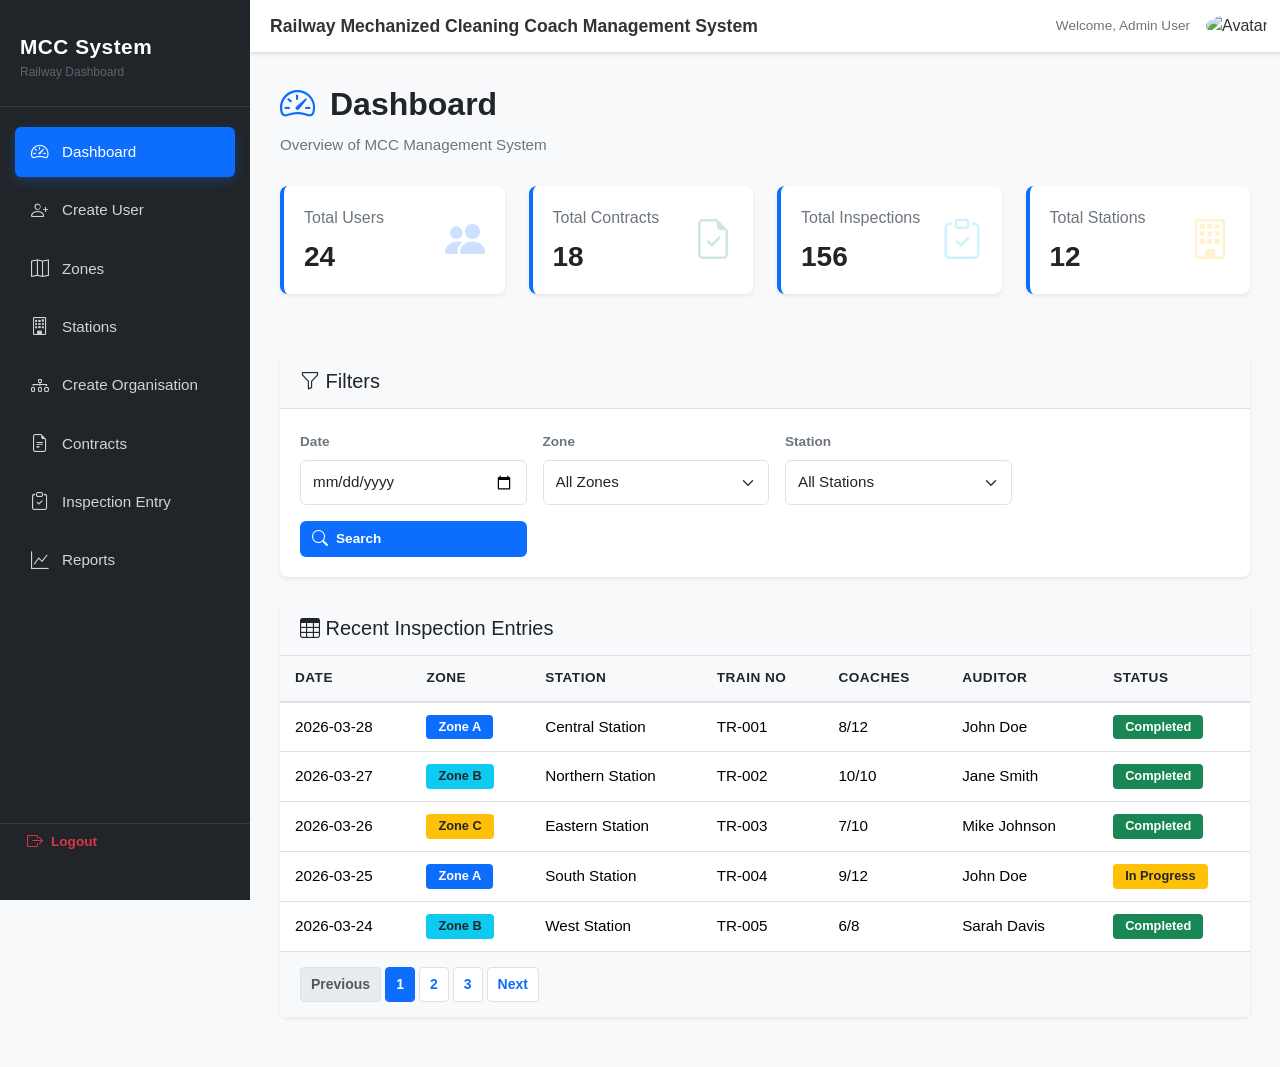
==== index.html @ aa767fd2 "first commit" ====
<!DOCTYPE html>
<html lang="en">
<head>
    <meta charset="UTF-8">
    <meta name="viewport" content="width=device-width, initial-scale=1.0">
    <title>MCC Railway Dashboard</title>
    <link href="https://cdn.jsdelivr.net/npm/bootstrap@5.3.0/dist/css/bootstrap.min.css" rel="stylesheet">
    <link href="https://cdn.jsdelivr.net/npm/bootstrap-icons@1.11.0/font/bootstrap-icons.css" rel="stylesheet">
    <link href="assets/css/style.css" rel="stylesheet">
</head>
<body>
    <div class="d-flex">
        <!-- Sidebar -->
        <nav class="sidebar bg-dark">
            <div class="sidebar-header">
                <h4 class="text-white mb-0">MCC System</h4>
                <small class="text-muted">Railway Dashboard</small>
            </div>
            <ul class="nav flex-column">
                <li class="nav-item">
                    <a class="nav-link active" href="index.html">
                        <i class="bi bi-speedometer2"></i> Dashboard
                    </a>
                </li>
                <li class="nav-item">
                    <a class="nav-link" href="create_user.html">
                        <i class="bi bi-person-plus"></i> Create User
                    </a>
                </li>
                <li class="nav-item">
                    <a class="nav-link" href="zones.html">
                        <i class="bi bi-map"></i> Zones
                    </a>
                </li>
                <li class="nav-item">
                    <a class="nav-link" href="stations.html">
                        <i class="bi bi-building"></i> Stations
                    </a>
                </li>
                                <li class="nav-item">
                    <a class="nav-link" href="organisation.html">
                        <i class="bi bi-diagram-3"></i> Create Organisation
                    </a>
                </li>
                <li class="nav-item">
                    <a class="nav-link" href="contracts.html">
                        <i class="bi bi-file-earmark-text"></i> Contracts
                    </a>
                </li>
                <li class="nav-item">
                    <a class="nav-link" href="inspection_form.html">
                        <i class="bi bi-clipboard-check"></i> Inspection Entry
                    </a>
                </li>
                <li class="nav-item">
                    <a class="nav-link" href="report.html">
                        <i class="bi bi-graph-up"></i> Reports
                    </a>
                </li>
            </ul>
            <div class="sidebar-footer">
                <a href="#" class="btn btn-sm btn-outline-danger w-100">
                    <i class="bi bi-box-arrow-right"></i> Logout
                </a>
            </div>
        </nav>

        <!-- Main Content -->
        <div class="main-content flex-grow-1">
            <!-- Top Navbar -->
            <nav class="navbar navbar-expand-lg navbar-light bg-white border-bottom">
                <div class="container-fluid">
                    <span class="navbar-brand fw-bold">
                        <i class="bi bi-train-freight"></i> Railway Mechanized Cleaning Coach Management System
                    </span>
                    <div class="ms-auto d-flex align-items-center gap-3">
                        <span class="text-muted small">Welcome, Admin User</span>
                        <img src="https://via.placeholder.com/40" alt="Avatar" class="rounded-circle">
                    </div>
                </div>
            </nav>

            <!-- Page Content -->
            <div class="content-area">
                <div class="page-header">
                    <h1><i class="bi bi-speedometer2"></i> Dashboard</h1>
                    <p class="text-muted">Overview of MCC Management System</p>
                </div>

                <!-- Summary Cards -->
                <div class="row mb-4">
                    <div class="col-lg-3 col-md-6 mb-3">
                        <div class="card stat-card">
                            <div class="card-body">
                                <div class="d-flex align-items-center justify-content-between">
                                    <div>
                                        <p class="text-muted mb-1">Total Users</p>
                                        <h3 class="mb-0">24</h3>
                                    </div>
                                    <i class="bi bi-people-fill stat-icon text-primary"></i>
                                </div>
                            </div>
                        </div>
                    </div>

                    <div class="col-lg-3 col-md-6 mb-3">
                        <div class="card stat-card">
                            <div class="card-body">
                                <div class="d-flex align-items-center justify-content-between">
                                    <div>
                                        <p class="text-muted mb-1">Total Contracts</p>
                                        <h3 class="mb-0">18</h3>
                                    </div>
                                    <i class="bi bi-file-earmark-check stat-icon text-success"></i>
                                </div>
                            </div>
                        </div>
                    </div>

                    <div class="col-lg-3 col-md-6 mb-3">
                        <div class="card stat-card">
                            <div class="card-body">
                                <div class="d-flex align-items-center justify-content-between">
                                    <div>
                                        <p class="text-muted mb-1">Total Inspections</p>
                                        <h3 class="mb-0">156</h3>
                                    </div>
                                    <i class="bi bi-clipboard-check stat-icon text-info"></i>
                                </div>
                            </div>
                        </div>
                    </div>

                    <div class="col-lg-3 col-md-6 mb-3">
                        <div class="card stat-card">
                            <div class="card-body">
                                <div class="d-flex align-items-center justify-content-between">
                                    <div>
                                        <p class="text-muted mb-1">Total Stations</p>
                                        <h3 class="mb-0">12</h3>
                                    </div>
                                    <i class="bi bi-building stat-icon text-warning"></i>
                                </div>
                            </div>
                        </div>
                    </div>
                </div>

                <!-- Filters Section -->
                <div class="card mb-4">
                    <div class="card-header bg-light">
                        <h5 class="mb-0"><i class="bi bi-funnel"></i> Filters</h5>
                    </div>
                    <div class="card-body">
                        <div class="row g-2">
                            <div class="col-md-3">
                                <label class="form-label small text-muted">Date</label>
                                <input type="date" class="form-control form-control-sm">
                            </div>
                            <div class="col-md-3">
                                <label class="form-label small text-muted">Zone</label>
                                <select class="form-select form-select-sm">
                                    <option>All Zones</option>
                                    <option>Zone A</option>
                                    <option>Zone B</option>
                                    <option>Zone C</option>
                                </select>
                            </div>
                            <div class="col-md-3">
                                <label class="form-label small text-muted">Station</label>
                                <select class="form-select form-select-sm">
                                    <option>All Stations</option>
                                    <option>Station 1</option>
                                    <option>Station 2</option>
                                    <option>Station 3</option>
                                </select>
                            </div>
                            <div class="col-md-3 d-flex align-items-end">
                                <button class="btn btn-sm btn-primary w-100">
                                    <i class="bi bi-search"></i> Search
                                </button>
                            </div>
                        </div>
                    </div>
                </div>

                <!-- Recent Inspections Table -->
                <div class="card">
                    <div class="card-header bg-light">
                        <h5 class="mb-0"><i class="bi bi-table"></i> Recent Inspection Entries</h5>
                    </div>
                    <div class="table-responsive">
                        <table class="table table-hover mb-0">
                            <thead class="table-light">
                                <tr>
                                    <th>Date</th>
                                    <th>Zone</th>
                                    <th>Station</th>
                                    <th>Train No</th>
                                    <th>Coaches</th>
                                    <th>Auditor</th>
                                    <th>Status</th>
                                </tr>
                            </thead>
                            <tbody>
                                <tr>
                                    <td>2026-03-28</td>
                                    <td><span class="badge bg-primary">Zone A</span></td>
                                    <td>Central Station</td>
                                    <td>TR-001</td>
                                    <td>8/12</td>
                                    <td>John Doe</td>
                                    <td><span class="badge bg-success">Completed</span></td>
                                </tr>
                                <tr>
                                    <td>2026-03-27</td>
                                    <td><span class="badge bg-info">Zone B</span></td>
                                    <td>Northern Station</td>
                                    <td>TR-002</td>
                                    <td>10/10</td>
                                    <td>Jane Smith</td>
                                    <td><span class="badge bg-success">Completed</span></td>
                                </tr>
                                <tr>
                                    <td>2026-03-26</td>
                                    <td><span class="badge bg-warning">Zone C</span></td>
                                    <td>Eastern Station</td>
                                    <td>TR-003</td>
                                    <td>7/10</td>
                                    <td>Mike Johnson</td>
                                    <td><span class="badge bg-success">Completed</span></td>
                                </tr>
                                <tr>
                                    <td>2026-03-25</td>
                                    <td><span class="badge bg-primary">Zone A</span></td>
                                    <td>South Station</td>
                                    <td>TR-004</td>
                                    <td>9/12</td>
                                    <td>John Doe</td>
                                    <td><span class="badge bg-warning">In Progress</span></td>
                                </tr>
                                <tr>
                                    <td>2026-03-24</td>
                                    <td><span class="badge bg-info">Zone B</span></td>
                                    <td>West Station</td>
                                    <td>TR-005</td>
                                    <td>6/8</td>
                                    <td>Sarah Davis</td>
                                    <td><span class="badge bg-success">Completed</span></td>
                                </tr>
                            </tbody>
                        </table>
                    </div>
                    <div class="card-footer bg-light">
                        <nav aria-label="Page navigation">
                            <ul class="pagination pagination-sm mb-0">
                                <li class="page-item disabled"><a class="page-link" href="#">Previous</a></li>
                                <li class="page-item active"><a class="page-link" href="#">1</a></li>
                                <li class="page-item"><a class="page-link" href="#">2</a></li>
                                <li class="page-item"><a class="page-link" href="#">3</a></li>
                                <li class="page-item"><a class="page-link" href="#">Next</a></li>
                            </ul>
                        </nav>
                    </div>
                </div>
            </div>
        </div>
    </div>

    <script src="https://cdn.jsdelivr.net/npm/bootstrap@5.3.0/dist/js/bootstrap.bundle.min.js"></script>
    <script src="assets/js/script.js"></script>
</body>
</html>
---- assets/css/style.css ----
/* ==========================================
   MCC Railway Dashboard - Custom Styles
   ========================================== */

:root {
    --primary-color: #0d6efd;
    --sidebar-width: 250px;
    --sidebar-bg: #212529;
    --body-bg: #f8f9fa;
    --card-shadow: 0 0.125rem 0.25rem rgba(0, 0, 0, 0.075);
}

/* ==========================================
   Global Styles
   ========================================== */

* {
    margin: 0;
    padding: 0;
    box-sizing: border-box;
}

body {
    background-color: var(--body-bg);
    font-family: -apple-system, BlinkMacSystemFont, "Segoe UI", Roboto, "Helvetica Neue", Arial, sans-serif;
    color: #333;
}

/* ==========================================
   Sidebar Navigation
   ========================================== */

.sidebar {
    position: fixed;
    left: 0;
    top: 0;
    width: var(--sidebar-width);
    height: 100vh;
    overflow-y: auto;
    padding: 20px 0;
    display: flex;
    flex-direction: column;
    z-index: 1000;
}

.sidebar-header {
    padding: 15px 20px 25px;
    border-bottom: 1px solid rgba(255, 255, 255, 0.1);
    margin-bottom: 20px;
}

.sidebar-header h4 {
    font-size: 1.3rem;
    font-weight: 700;
    letter-spacing: 0.5px;
}

.sidebar-header small {
    display: block;
    font-size: 0.75rem;
    margin-top: 3px;
    opacity: 0.8;
}

.sidebar .nav {
    flex: 1;
    padding: 0 15px;
}

.sidebar .nav-item {
    margin-bottom: 8px;
}

.sidebar .nav-link {
    color: rgba(255, 255, 255, 0.8);
    padding: 12px 15px;
    border-radius: 6px;
    transition: all 0.3s ease;
    font-size: 0.95rem;
    font-weight: 500;
    display: flex;
    align-items: center;
    gap: 12px;
}

.sidebar .nav-link:hover {
    background-color: rgba(255, 255, 255, 0.1);
    color: #fff;
    transform: translateX(5px);
}

.sidebar .nav-link.active {
    background-color: var(--primary-color);
    color: #fff;
    box-shadow: 0 4px 12px rgba(13, 110, 253, 0.3);
}

.sidebar .nav-link i {
    font-size: 1.1rem;
    width: 20px;
    text-align: center;
}

.sidebar-footer {
    padding: 0 15px 20px;
    border-top: 1px solid rgba(255, 255, 255, 0.1);
    margin-top: 20px;
}

/* ==========================================
   Main Content Area
   ========================================== */

.main-content {
    margin-left: var(--sidebar-width);
    display: flex;
    flex-direction: column;
    min-height: 100vh;
}

/* Top Navbar */
.navbar {
    box-shadow: 0 2px 4px rgba(0, 0, 0, 0.08);
    border-bottom-color: #dee2e6;
}

.navbar-brand {
    font-size: 1.1rem;
    font-weight: 600;
    color: #333;
}

.navbar-brand i {
    margin-right: 8px;
    color: var(--primary-color);
}

/* Content Area */
.content-area {
    flex: 1;
    padding: 30px;
    background-color: var(--body-bg);
}

.page-header {
    margin-bottom: 30px;
}

.page-header h1 {
    font-size: 2rem;
    font-weight: 700;
    color: #212529;
    margin-bottom: 8px;
    display: flex;
    align-items: center;
    gap: 15px;
}

.page-header h1 i {
    color: var(--primary-color);
    font-size: 2.2rem;
}

.page-header p {
    font-size: 0.95rem;
    margin-bottom: 0;
}

/* ==========================================
   Cards & Components
   ========================================== */

.card {
    border: none;
    box-shadow: var(--card-shadow);
    border-radius: 8px;
    margin-bottom: 20px;
    transition: all 0.3s ease;
}

.card:hover {
    box-shadow: 0 0.5rem 1rem rgba(0, 0, 0, 0.15);
}

.card-header {
    border-bottom: 1px solid #dee2e6;
    border-radius: 8px 8px 0 0;
    padding: 15px 20px;
}

.card-body {
    padding: 20px;
}

.card-footer {
    border-top: 1px solid #dee2e6;
    padding: 15px 20px;
    border-radius: 0 0 8px 8px;
}

/* Stat Cards */
.stat-card {
    border-left: 4px solid var(--primary-color);
    transition: all 0.3s ease;
}

.stat-card:hover {
    transform: translateY(-5px);
    box-shadow: 0 0.5rem 1rem rgba(0, 0, 0, 0.15);
}

.stat-card .stat-icon {
    font-size: 2.5rem;
    opacity: 0.2;
}

.stat-card h3 {
    font-weight: 700;
    color: #212529;
    margin: 10px 0 0 0;
}

/* ==========================================
   Forms
   ========================================== */

.form-label {
    font-weight: 600;
    font-size: 0.9rem;
    color: #212529;
    margin-bottom: 8px;
}

.form-control,
.form-select {
    border: 1px solid #dee2e6;
    border-radius: 6px;
    padding: 10px 12px;
    font-size: 0.95rem;
    transition: all 0.3s ease;
}

.form-control:focus,
.form-select:focus {
    border-color: var(--primary-color);
    box-shadow: 0 0 0 0.2rem rgba(13, 110, 253, 0.15);
}

.form-text {
    display: block;
    font-size: 0.85rem;
    margin-top: 5px;
    color: #6c757d;
}

.section-header {
    padding: 15px 0;
    border-bottom: 2px solid #dee2e6;
    margin-bottom: 20px;
}

.section-header h5 {
    font-weight: 700;
    color: #212529;
    margin-bottom: 0;
    font-size: 1.1rem;
}

.section-header i {
    color: var(--primary-color);
    margin-right: 10px;
}

/* ==========================================
   Tables
   ========================================== */

.table {
    margin-bottom: 0;
    font-size: 0.95rem;
}

.table thead th {
    border-bottom: 2px solid #dee2e6;
    font-weight: 600;
    color: #212529;
    padding: 12px 15px;
    background-color: #f8f9fa;
    text-transform: uppercase;
    font-size: 0.85rem;
    letter-spacing: 0.5px;
}

.table tbody td {
    padding: 12px 15px;
    vertical-align: middle;
    border-bottom: 1px solid #dee2e6;
}

.table tbody tr:hover {
    background-color: #f8f9fa;
}

.table tbody tr:last-child td {
    border-bottom: none;
}

/* ==========================================
   Badges
   ========================================== */

.badge {
    padding: 6px 12px;
    font-weight: 600;
    font-size: 0.8rem;
    border-radius: 4px;
    display: inline-block;
}

.badge.bg-primary {
    background-color: var(--primary-color) !important;
}

.badge.bg-success {
    background-color: #198754 !important;
}

.badge.bg-warning {
    background-color: #ffc107 !important;
    color: #212529;
}

.badge.bg-danger {
    background-color: #dc3545 !important;
}

.badge.bg-info {
    background-color: #0dcaf0 !important;
    color: #212529;
}

/* ==========================================
   Buttons
   ========================================== */

.btn {
    border-radius: 6px;
    font-weight: 600;
    padding: 10px 16px;
    font-size: 0.95rem;
    transition: all 0.3s ease;
    border: none;
    display: inline-flex;
    align-items: center;
    gap: 8px;
}

.btn-primary {
    background-color: var(--primary-color);
    border-color: var(--primary-color);
}

.btn-primary:hover {
    background-color: #0b5ed7;
    border-color: #0b5ed7;
    transform: translateY(-2px);
    box-shadow: 0 4px 12px rgba(13, 110, 253, 0.4);
}

.btn-secondary {
    background-color: #6c757d;
    border-color: #6c757d;
}

.btn-secondary:hover {
    background-color: #5c636a;
    border-color: #5c636a;
}

.btn-success {
    background-color: #198754;
    border-color: #198754;
}

.btn-success:hover {
    background-color: #157347;
    border-color: #157347;
}

.btn-warning {
    background-color: #ffc107;
    border-color: #ffc107;
    color: #212529;
}

.btn-warning:hover {
    background-color: #ffb800;
    border-color: #ffb800;
}

.btn-danger {
    background-color: #dc3545;
    border-color: #dc3545;
}

.btn-danger:hover {
    background-color: #bb2d3b;
    border-color: #bb2d3b;
}

.btn-outline-primary {
    color: var(--primary-color);
    border-color: var(--primary-color);
}

.btn-outline-primary:hover {
    background-color: var(--primary-color);
    border-color: var(--primary-color);
    color: #fff;
}

.btn-outline-danger {
    color: #dc3545;
    border-color: #dc3545;
}

.btn-outline-danger:hover {
    background-color: #dc3545;
    border-color: #dc3545;
    color: #fff;
}

.btn-sm {
    padding: 6px 12px;
    font-size: 0.85rem;
}

.btn-lg {
    padding: 12px 24px;
    font-size: 1.05rem;
}

.btn i {
    font-size: 1rem;
}

/* ==========================================
   Modals
   ========================================== */

.modal-header {
    border-bottom: 1px solid #dee2e6;
    padding: 20px;
}

.modal-title {
    font-weight: 700;
    font-size: 1.2rem;
    color: #212529;
}

.modal-body {
    padding: 20px;
}

.modal-footer {
    border-top: 1px solid #dee2e6;
    padding: 15px 20px;
}

/* ==========================================
   Alerts
   ========================================== */

.alert {
    border: none;
    border-radius: 6px;
    padding: 15px 20px;
}

.alert-info {
    background-color: #cfe2ff;
    border-left: 4px solid #0dcaf0;
    color: #084298;
}

.alert-success {
    background-color: #d1e7dd;
    border-left: 4px solid #198754;
    color: #0f5132;
}

.alert-warning {
    background-color: #fff3cd;
    border-left: 4px solid #ffc107;
    color: #664d03;
}

.alert-danger {
    background-color: #f8d7da;
    border-left: 4px solid #dc3545;
    color: #842029;
}

/* ==========================================
   Pagination
   ========================================== */

.pagination {
    gap: 5px;
}

.page-link {
    border: 1px solid #dee2e6;
    border-radius: 4px;
    color: var(--primary-color);
    padding: 6px 10px;
    font-weight: 600;
}

.page-link:hover {
    background-color: var(--primary-color);
    border-color: var(--primary-color);
    color: #fff;
}

.page-item.active .page-link {
    background-color: var(--primary-color);
    border-color: var(--primary-color);
}

/* ==========================================
   Utilities
   ========================================== */

.mb-0 { margin-bottom: 0 !important; }
.mb-1 { margin-bottom: 0.25rem !important; }
.mb-2 { margin-bottom: 0.5rem !important; }
.mb-3 { margin-bottom: 1rem !important; }
.mb-4 { margin-bottom: 1.5rem !important; }
.mb-5 { margin-bottom: 3rem !important; }

.mt-3 { margin-top: 1rem !important; }
.mt-4 { margin-top: 1.5rem !important; }

.text-muted {
    color: #6c757d !important;
}

.text-danger {
    color: #dc3545 !important;
}

.text-success {
    color: #198754 !important;
}

.text-primary {
    color: var(--primary-color) !important;
}

.small {
    font-size: 0.85rem;
}

.gap-2 {
    gap: 0.5rem !important;
}

.gap-3 {
    gap: 1rem !important;
}

.g-2 {
    gap: 0.5rem !important;
}

.g-3 {
    gap: 1rem !important;
}

/* ==========================================
   Responsive Design
   ========================================== */

@media (max-width: 768px) {
    .sidebar {
        width: 60px;
        padding: 10px 0;
    }

    .sidebar-header {
        display: none;
    }

    .sidebar .nav-link {
        padding: 12px 8px;
        justify-content: center;
    }

    .sidebar .nav-link span {
        display: none;
    }

    .main-content {
        margin-left: 60px;
    }

    .content-area {
        padding: 20px;
    }

    .page-header h1 {
        font-size: 1.5rem;
    }

    .navbar-brand {
        font-size: 0.9rem;
    }

    .table {
        font-size: 0.85rem;
    }

    .table thead th,
    .table tbody td {
        padding: 8px 10px;
    }

    .card-body {
        padding: 15px;
    }

    .btn {
        padding: 8px 12px;
        font-size: 0.85rem;
    }

    .btn-sm {
        padding: 4px 8px;
        font-size: 0.75rem;
    }

    .btn-lg {
        padding: 10px 16px;
        font-size: 0.95rem;
    }
}

@media (max-width: 576px) {
    .row {
        margin-right: -8px !important;
        margin-left: -8px !important;
    }

    .col-md-3,
    .col-md-4,
    .col-md-6 {
        padding-right: 8px !important;
        padding-left: 8px !important;
    }

    .page-header h1 {
        font-size: 1.3rem;
        gap: 8px;
    }

    .page-header h1 i {
        font-size: 1.6rem;
    }

    .content-area {
        padding: 15px;
    }

    .card {
        margin-bottom: 15px;
    }

    .btn-group {
        flex-direction: column;
        width: 100%;
    }

    .btn-group .btn {
        width: 100%;
    }

    .table-responsive {
        font-size: 0.8rem;
    }

    .badge {
        padding: 4px 8px;
        font-size: 0.7rem;
    }

    .d-grid {
        gap: 0.5rem !important;
    }
}

/* ==========================================
   Print Styles
   ========================================== */

@media print {
    .sidebar,
    .navbar,
    .btn-group,
    .btn,
    .sidebar-footer {
        display: none !important;
    }

    .main-content {
        margin-left: 0;
    }

    .content-area {
        background-color: #fff;
    }

    .card {
        box-shadow: none;
        border: 1px solid #dee2e6;
    }

    .table {
        border-collapse: collapse;
    }

    body {
        background-color: #fff;
    }
}

/* ==========================================
   Loading & Transitions
   ========================================== */

.fade-in {
    animation: fadeIn 0.3s ease-in;
}

@keyframes fadeIn {
    from {
        opacity: 0;
        transform: translateY(10px);
    }
    to {
        opacity: 1;
        transform: translateY(0);
    }
}

/* ==========================================
   Scrollbar Styling (WebKit browsers)
   ========================================== */

.sidebar::-webkit-scrollbar {
    width: 6px;
}

.sidebar::-webkit-scrollbar-track {
    background: transparent;
}

.sidebar::-webkit-scrollbar-thumb {
    background: rgba(255, 255, 255, 0.2);
    border-radius: 3px;
}

.sidebar::-webkit-scrollbar-thumb:hover {
    background: rgba(255, 255, 255, 0.3);
}
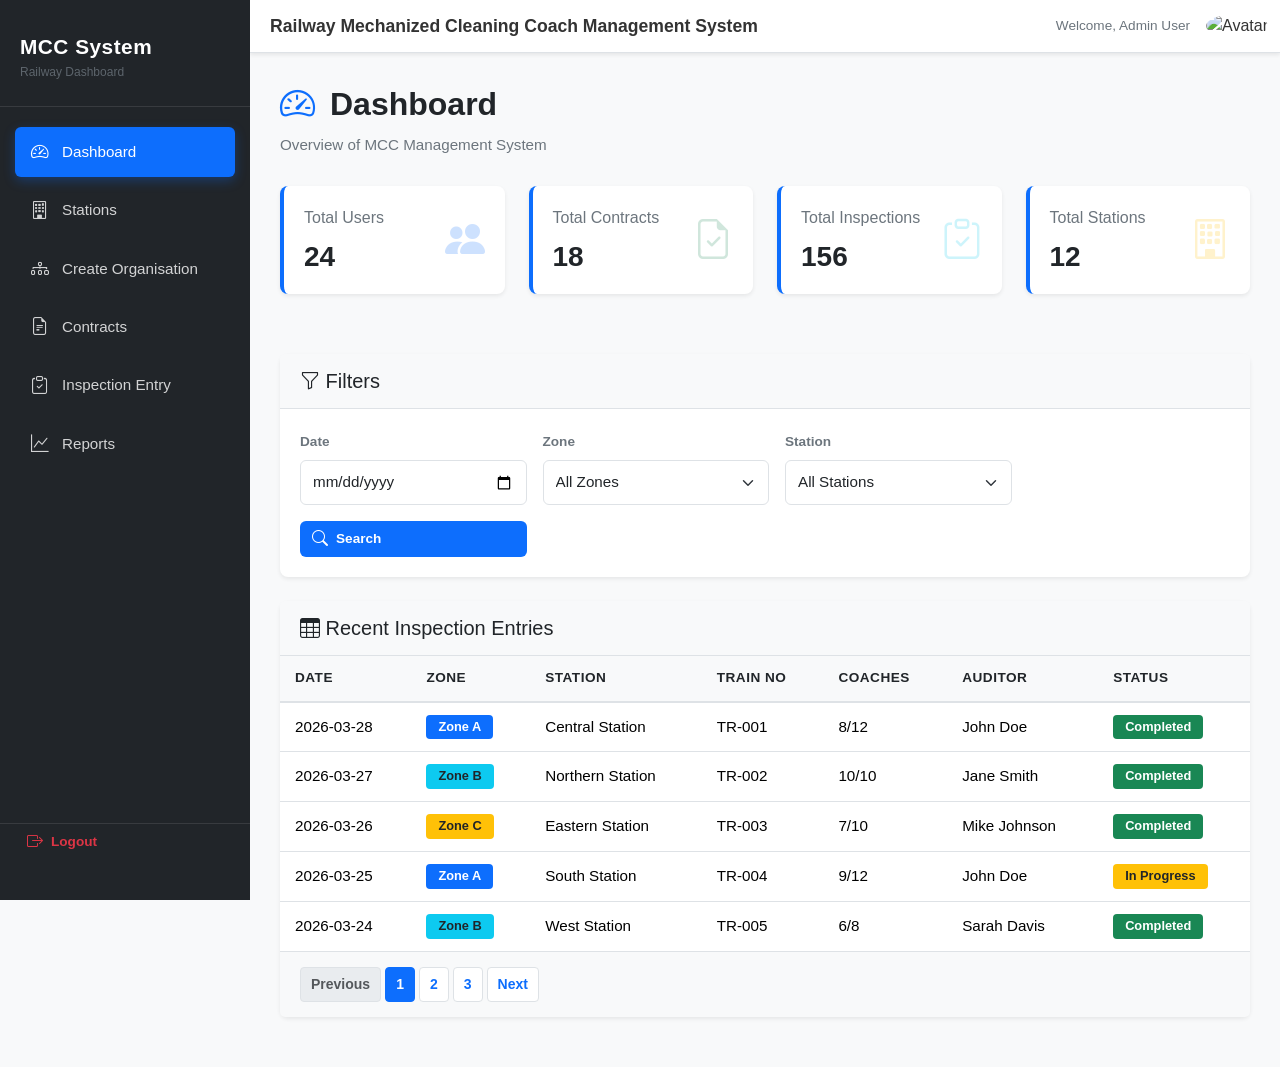
==== commit 317ac083: "first commit" ====
--- a/index.html
+++ b/index.html
@@ -23,16 +23,6 @@
                     </a>
                 </li>
                 <li class="nav-item">
-                    <a class="nav-link" href="create_user.html">
-                        <i class="bi bi-person-plus"></i> Create User
-                    </a>
-                </li>
-                <li class="nav-item">
-                    <a class="nav-link" href="zones.html">
-                        <i class="bi bi-map"></i> Zones
-                    </a>
-                </li>
-                <li class="nav-item">
                     <a class="nav-link" href="stations.html">
                         <i class="bi bi-building"></i> Stations
                     </a>
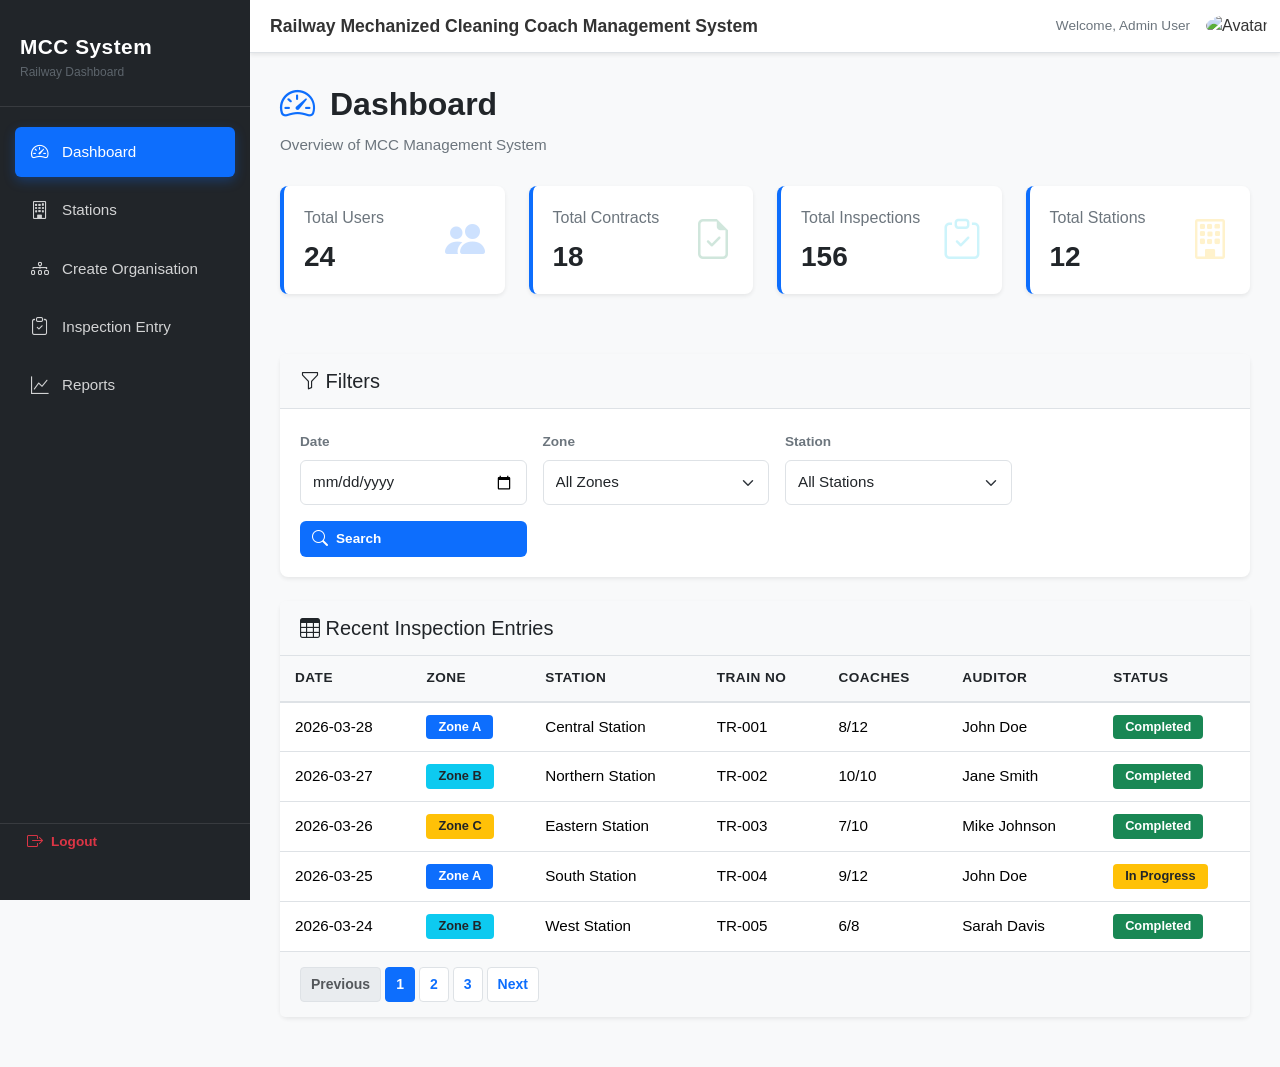
==== commit 7bd60108: "first commit" ====
--- a/index.html
+++ b/index.html
@@ -27,14 +27,9 @@
                         <i class="bi bi-building"></i> Stations
                     </a>
                 </li>
-                                <li class="nav-item">
+                <li class="nav-item">
                     <a class="nav-link" href="organisation.html">
                         <i class="bi bi-diagram-3"></i> Create Organisation
-                    </a>
-                </li>
-                <li class="nav-item">
-                    <a class="nav-link" href="contracts.html">
-                        <i class="bi bi-file-earmark-text"></i> Contracts
                     </a>
                 </li>
                 <li class="nav-item">
